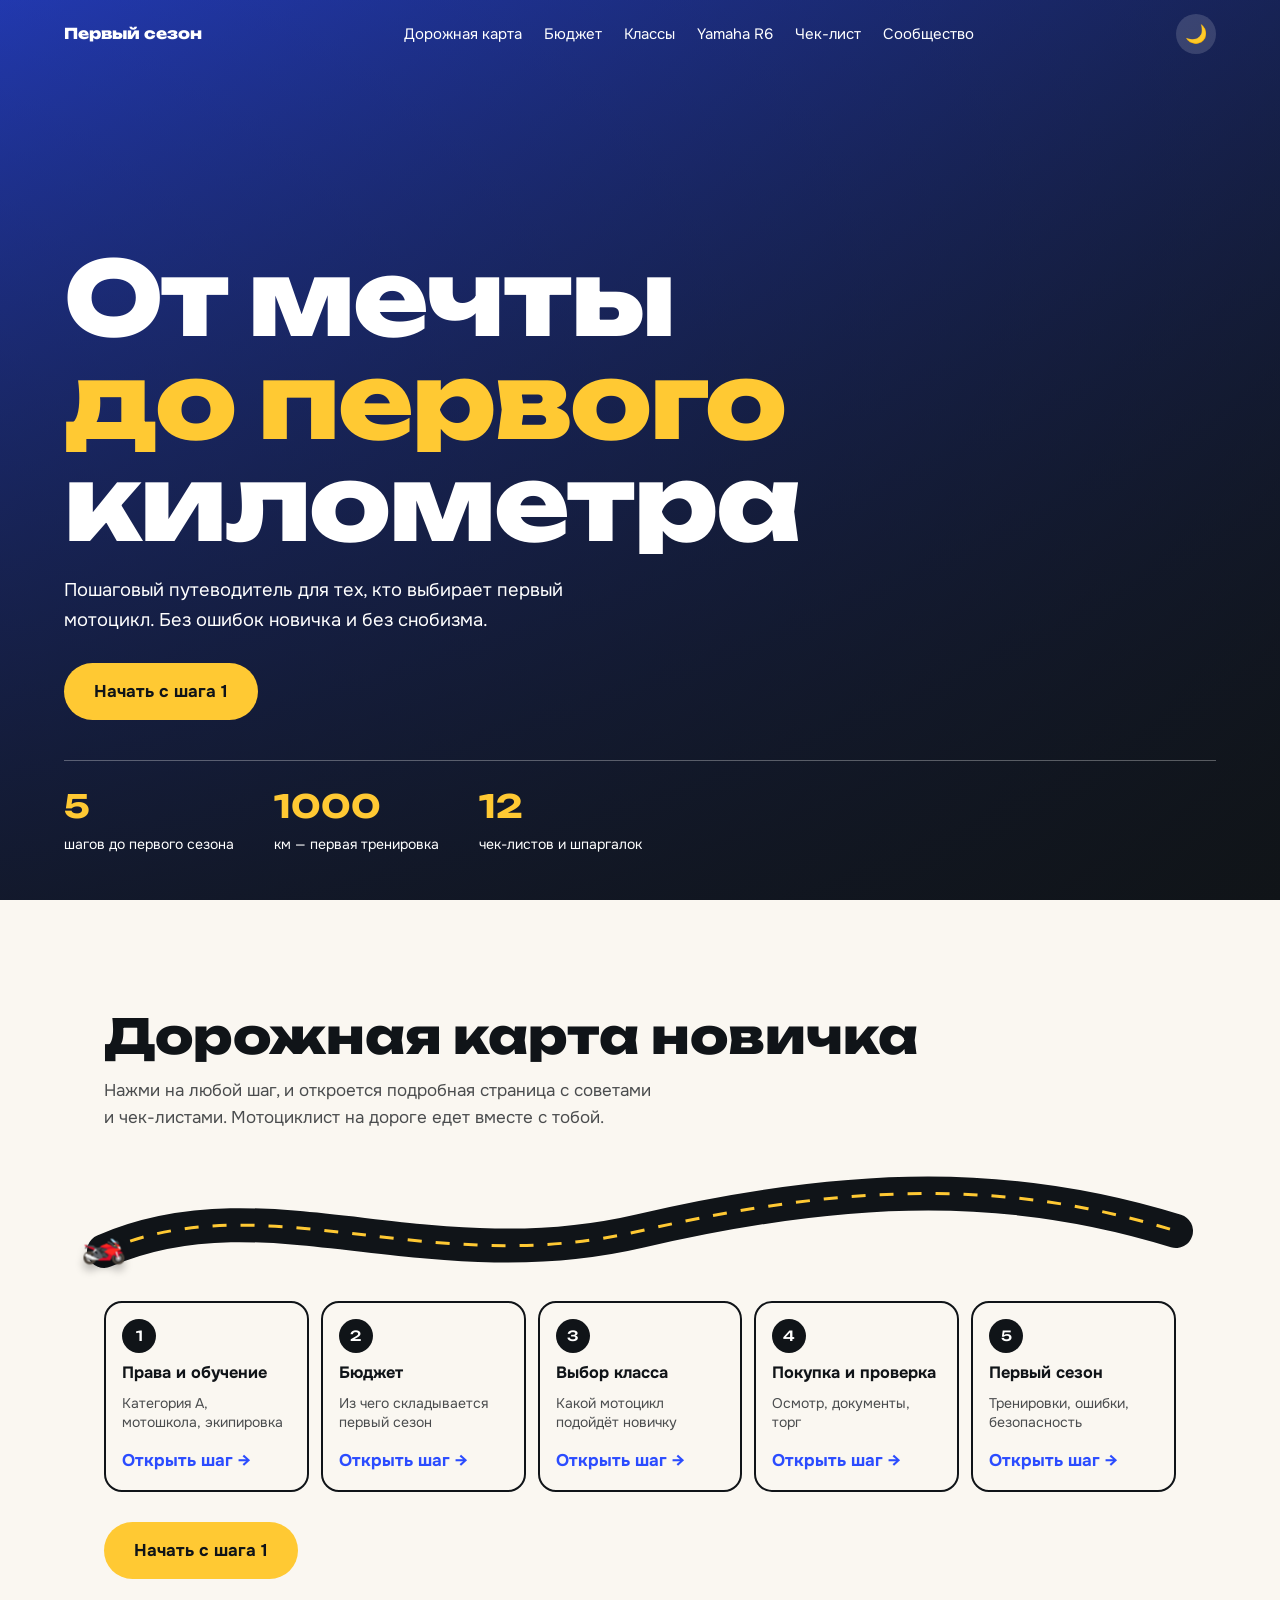
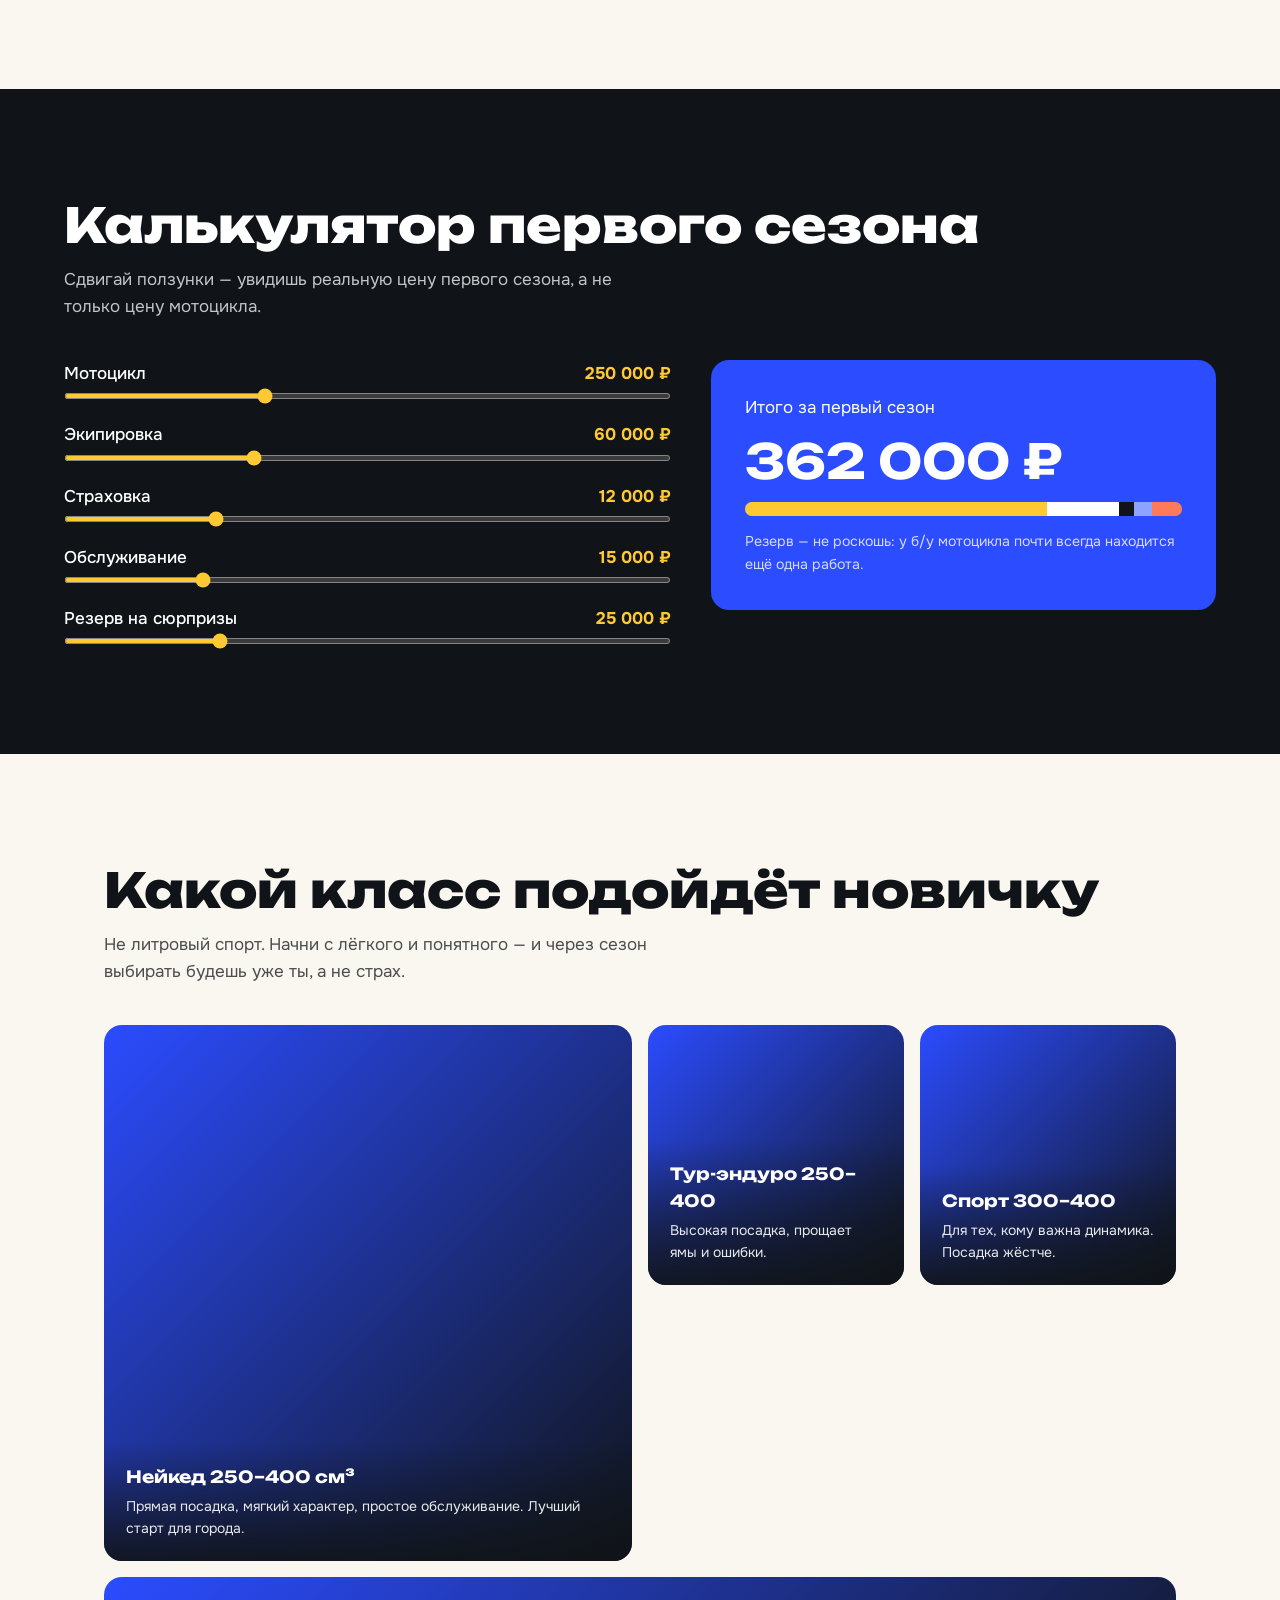
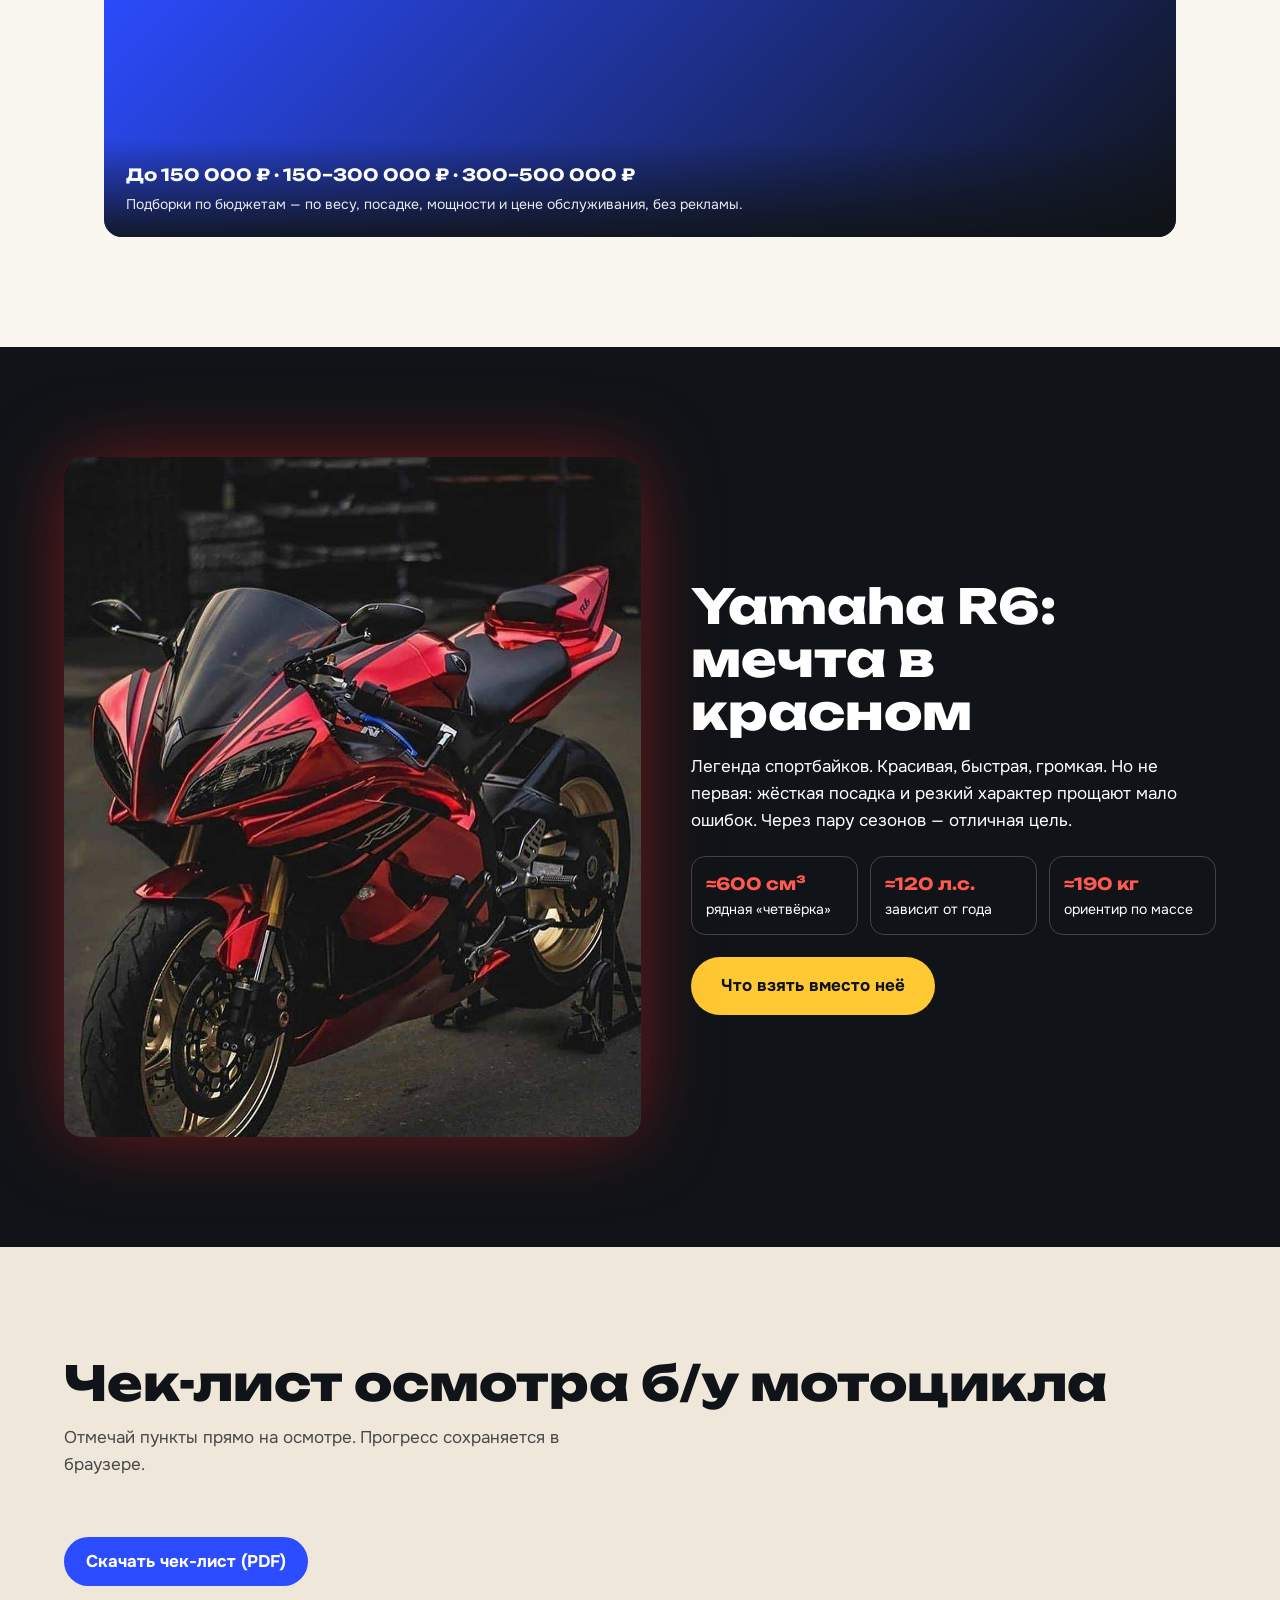
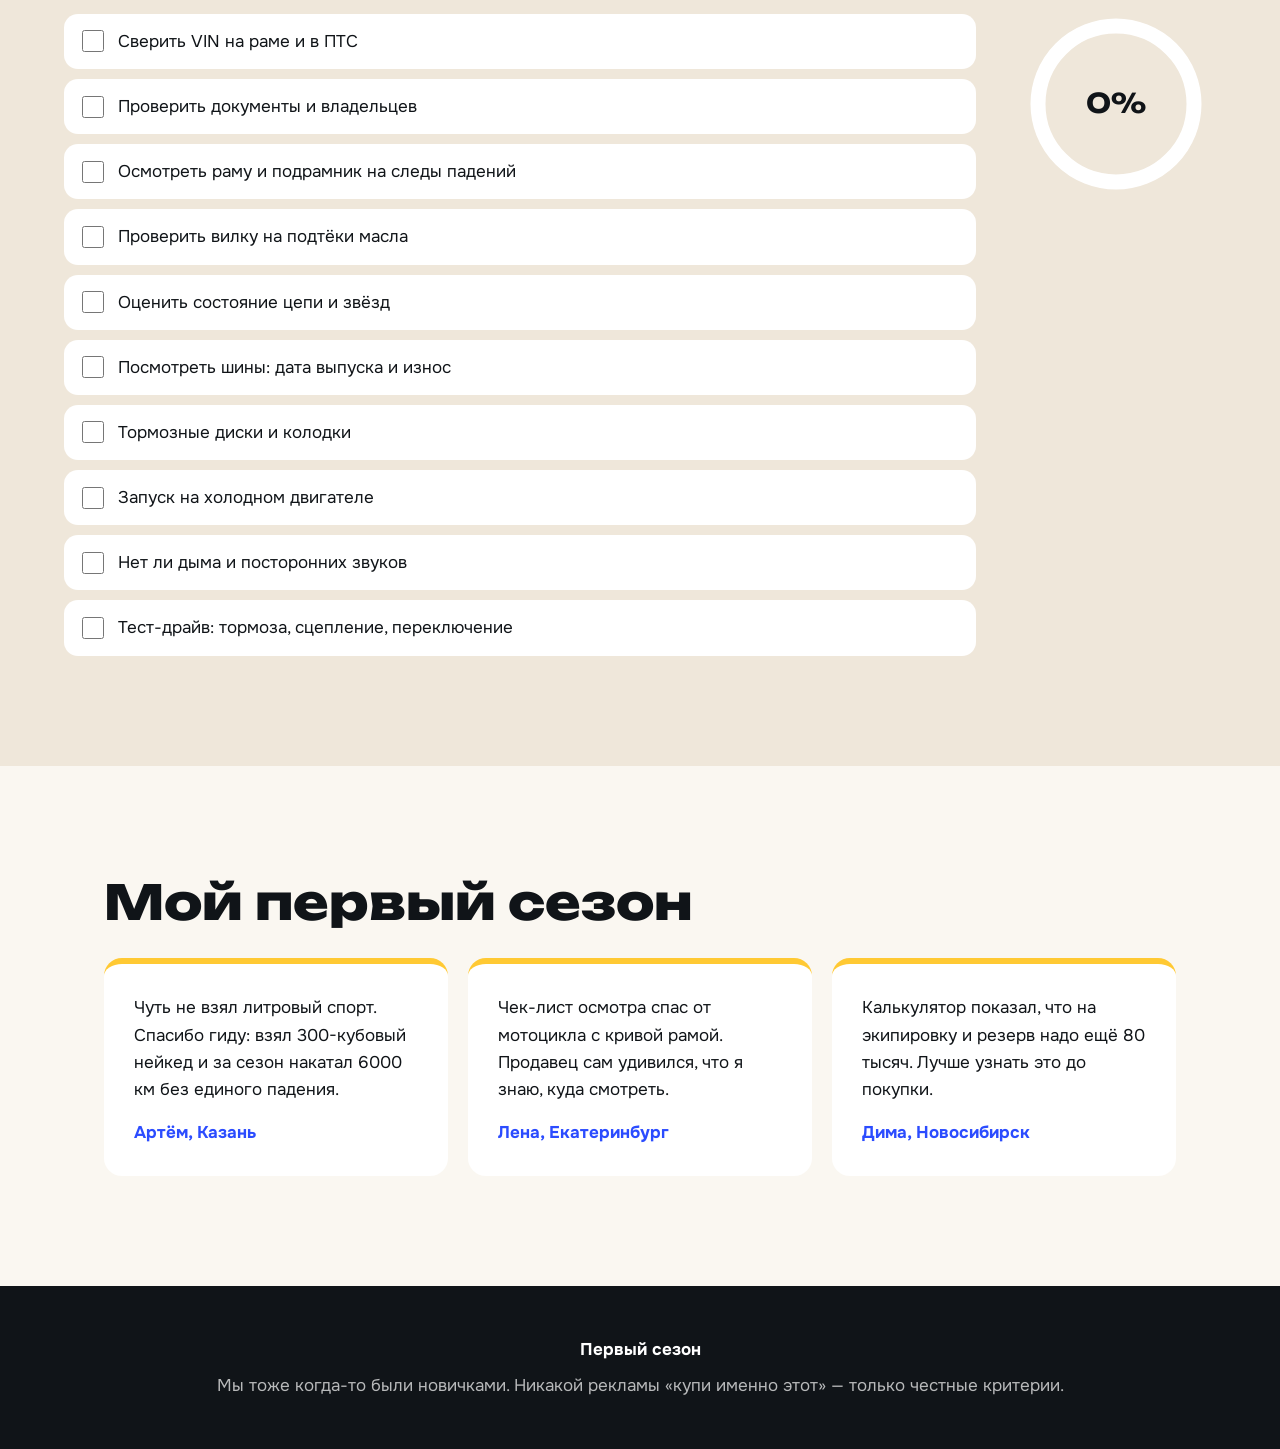
==== index.html @ 68595821 "Add files via upload" ====
<!DOCTYPE html>
<html lang="ru">

<head>
  <meta charset="UTF-8">
  <meta name="viewport" content="width=device-width, initial-scale=1">
  <title>Первый сезон — гид по выбору первого мотоцикла</title>
  <meta name="description"
    content="Пошаговый путеводитель для новичка: права, бюджет, выбор класса, покупка и первый сезон.">
  <link rel="preconnect" href="https://fonts.googleapis.com">
  <link rel="preconnect" href="https://fonts.gstatic.com" crossorigin>
  <link
    href="https://fonts.googleapis.com/css2?family=Onest:wght@400;500;700&family=Unbounded:wght@500;800&display=swap"
    rel="stylesheet">
  <link rel="stylesheet" href="css/style.css">
  <script src="js/theme.js"></script>
</head>

<body>

  <header class="nav" id="nav">
    <a class="logo" href="#top">Первый сезон</a>
    <nav>
      <a href="#road">Дорожная карта</a>
      <a href="#budget">Бюджет</a>
      <a href="#classes">Классы</a>
      <a href="#r6">Yamaha R6</a>
      <a href="#check">Чек-лист</a>
      <a href="community.html">Сообщество</a>
    </nav>
  </header>

  <section class="hero" id="top">
    <img class="hero-media" id="heroImg" src="https://images.unsplash.com/photo-1558981806-ec527fa84c39?w=1800&q=80"
      alt="Мотоцикл на дороге" onerror="this.style.display='none'">
    <div class="hero-shade"></div>
    <div class="hero-text">
      <h1><span>От мечты</span><span>до первого</span><span>километра</span></h1>
      <p>Пошаговый путеводитель для тех, кто выбирает первый мотоцикл. Без ошибок новичка и без снобизма.</p>
      <a class="btn" href="step.html?s=1">Начать с шага 1</a>
    </div>
    <div class="stats">
      <div><b data-count="5">0</b> шагов до первого сезона</div>
      <div><b data-count="1000">0</b> км — первая тренировка</div>
      <div><b data-count="12">0</b> чек-листов и шпаргалок</div>
    </div>
  </section>

  <section class="sec" id="road">
    <h2>Дорожная карта новичка</h2>
    <p class="lead">Нажми на любой шаг, и откроется подробная страница с советами и чек-листами. Мотоциклист на дороге
      едет вместе с тобой.</p>
    <div class="roadline">
      <svg viewBox="0 0 1000 120" preserveAspectRatio="none" aria-hidden="true">
        <path id="roadPath" d="M0 80 C 150 10, 300 110, 500 60 S 850 10, 1000 60" />
        <path id="roadDash" d="M0 80 C 150 10, 300 110, 500 60 S 850 10, 1000 60" />
      </svg>
      <div class="rider" id="rider">🏍️</div>
    </div>
    <div class="steps" id="steps">
      <a class="step" href="step.html?s=1"><i>1</i><b>Права и обучение</b><small>Категория A, мотошкола,
          экипировка</small><em>Открыть шаг →</em></a>
      <a class="step" href="step.html?s=2"><i>2</i><b>Бюджет</b><small>Из чего складывается первый
          сезон</small><em>Открыть шаг →</em></a>
      <a class="step" href="step.html?s=3"><i>3</i><b>Выбор класса</b><small>Какой мотоцикл подойдёт
          новичку</small><em>Открыть шаг →</em></a>
      <a class="step" href="step.html?s=4"><i>4</i><b>Покупка и проверка</b><small>Осмотр, документы,
          торг</small><em>Открыть шаг →</em></a>
      <a class="step" href="step.html?s=5"><i>5</i><b>Первый сезон</b><small>Тренировки, ошибки,
          безопасность</small><em>Открыть шаг →</em></a>
    </div>
    <p class="road-cta"><a class="btn" href="step.html?s=1">Начать с шага 1</a></p>
  </section>

  <section class="sec dark" id="budget">
    <h2>Калькулятор первого сезона</h2>
    <p class="lead">Сдвигай ползунки — увидишь реальную цену первого сезона, а не только цену мотоцикла.</p>
    <div class="calc">
      <div class="calc-in">
        <label>Мотоцикл <output id="o1"></output><input type="range" id="r1" min="80000" max="600000" step="10000"
            value="250000"></label>
        <label>Экипировка <output id="o2"></output><input type="range" id="r2" min="20000" max="150000" step="5000"
            value="60000"></label>
        <label>Страховка <output id="o3"></output><input type="range" id="r3" min="3000" max="40000" step="1000"
            value="12000"></label>
        <label>Обслуживание <output id="o4"></output><input type="range" id="r4" min="5000" max="50000" step="1000"
            value="15000"></label>
        <label>Резерв на сюрпризы <output id="o5"></output><input type="range" id="r5" min="0" max="100000" step="5000"
            value="25000"></label>
      </div>
      <div class="calc-out">
        <span>Итого за первый сезон</span>
        <strong id="total">0 ₽</strong>
        <div class="split" id="split"></div>
        <small>Резерв — не роскошь: у б/у мотоцикла почти всегда находится ещё одна работа.</small>
      </div>
    </div>
  </section>

  <section class="sec" id="classes">
    <h2>Какой класс подойдёт новичку</h2>
    <p class="lead">Не литровый спорт. Начни с лёгкого и понятного — и через сезон выбирать будешь уже ты, а не страх.
    </p>
    <div class="gallery">
      <article class="card big">
        <img src="https://images.unsplash.com/photo-1568772585407-9361f9bf3a87?w=1000&q=80" alt="Нейкед"
          onerror="this.remove()">
        <div>
          <h3>Нейкед 250–400 см³</h3>
          <p>Прямая посадка, мягкий характер, простое обслуживание. Лучший старт для города.</p>
        </div>
      </article>
      <article class="card">
        <img src="https://images.unsplash.com/photo-1449426468159-d96dbf08f19f?w=800&q=80" alt="Туристический"
          onerror="this.remove()">
        <div>
          <h3>Тур-эндуро 250–400</h3>
          <p>Высокая посадка, прощает ямы и ошибки.</p>
        </div>
      </article>
      <article class="card">
        <img src="https://images.unsplash.com/photo-1558980394-4c7c9299fe96?w=800&q=80" alt="Спорт"
          onerror="this.remove()">
        <div>
          <h3>Спорт 300–400</h3>
          <p>Для тех, кому важна динамика. Посадка жёстче.</p>
        </div>
      </article>
      <article class="card wide">
        <img src="https://images.unsplash.com/photo-1609630875171-b1321377ee65?w=1200&q=80" alt="Дорога"
          onerror="this.remove()">
        <div>
          <h3>До 150 000 ₽ · 150–300 000 ₽ · 300–500 000 ₽</h3>
          <p>Подборки по бюджетам — по весу, посадке, мощности и цене обслуживания, без рекламы.</p>
        </div>
      </article>
    </div>
  </section>

  <section class="sec dark r6" id="r6">
    <div class="r6-in">
      <div class="r6-img"><span>R6</span><img src="assets/yamaha-r6.jpg" alt="Красная Yamaha R6"
          onerror="this.remove()"></div>
      <div>
        <h2>Yamaha R6: мечта в красном</h2>
        <p>Легенда спортбайков. Красивая, быстрая, громкая. Но не первая: жёсткая посадка и резкий характер прощают мало
          ошибок. Через пару сезонов — отличная цель.</p>
        <ul class="specs">
          <li><b>≈600 см³</b>рядная «четвёрка»</li>
          <li><b>≈120 л.с.</b>зависит от года</li>
          <li><b>≈190 кг</b>ориентир по массе</li>
        </ul>
        <a class="btn" href="step.html?s=3">Что взять вместо неё</a>
      </div>
    </div>
  </section>

  <section class="sec soft" id="check">
    <h2>Чек-лист осмотра б/у мотоцикла</h2>
    <p class="lead">Отмечай пункты прямо на осмотре. Прогресс сохраняется в браузере.</p>
    <a class="btn small dl" href="assets/checklist-osmotra.pdf" download>Скачать чек-лист (PDF)</a>
    <div class="check-wrap">
      <ul class="check" id="checkList"></ul>
      <div class="ring"><svg viewBox="0 0 120 120">
          <circle cx="60" cy="60" r="52" />
          <circle id="ringFg" cx="60" cy="60" r="52" />
        </svg><b id="ringTxt">0%</b></div>
    </div>
  </section>

  <section class="sec" id="stories">
    <h2>Мой первый сезон</h2>
    <div class="stories">
      <blockquote>
        <p>Чуть не взял литровый спорт. Спасибо гиду: взял 300-кубовый нейкед и за сезон накатал 6000 км без единого
          падения.</p><cite>Артём, Казань</cite>
      </blockquote>
      <blockquote>
        <p>Чек-лист осмотра спас от мотоцикла с кривой рамой. Продавец сам удивился, что я знаю, куда смотреть.</p>
        <cite>Лена, Екатеринбург</cite>
      </blockquote>
      <blockquote>
        <p>Калькулятор показал, что на экипировку и резерв надо ещё 80 тысяч. Лучше узнать это до покупки.</p>
        <cite>Дима, Новосибирск</cite>
      </blockquote>
    </div>
  </section>

  <footer>
    <b>Первый сезон</b>
    <span>Мы тоже когда-то были новичками. Никакой рекламы «купи именно этот» — только честные критерии.</span>
  </footer>

  <script src="js/script.js"></script>
</body>

</html>
---- css/style.css ----
:root{
  --ink:#101418; --sand:#efe7da; --blue:#2b4cff; --sun:#ffc933; --paper:#faf7f1;
  --r:18px;
}
*{box-sizing:border-box;margin:0;padding:0}
html{scroll-behavior:smooth;scroll-padding-top:70px}
body{font-family:'Onest',system-ui,sans-serif;color:var(--ink);background:var(--paper);line-height:1.6;font-size:17px}
img{display:block;max-width:100%}
h1,h2,h3,.logo,.stats b,.step i{font-family:'Unbounded','Onest',sans-serif}
:focus-visible{outline:3px solid var(--sun);outline-offset:3px}

/* nav */
.nav{position:fixed;inset:0 0 auto;z-index:20;display:flex;justify-content:space-between;align-items:center;padding:14px 5vw;color:#fff;transition:.35s}
.nav.solid{background:rgba(16,20,24,.9);backdrop-filter:blur(10px);padding-block:10px}
.nav nav{display:flex;gap:22px}
.nav a{color:inherit;text-decoration:none;font-size:15px}
.nav nav a:hover{color:var(--sun)}
.logo{font-weight:800;font-size:18px}

/* hero */
.hero{position:relative;min-height:100svh;display:grid;align-content:end;gap:40px;padding:0 5vw 5vh;color:#fff;overflow:hidden;background:linear-gradient(135deg,#2b4cff,#101418)}
.hero-media{position:absolute;inset:-5% 0;width:100%;height:110%;object-fit:cover;animation:kb 18s ease-in-out infinite alternate}
@keyframes kb{from{transform:scale(1)}to{transform:scale(1.12) translateX(-2%)}}
.hero-shade{position:absolute;inset:0;background:linear-gradient(180deg,rgba(16,20,24,.35),rgba(16,20,24,.85))}
.hero-text,.stats{position:relative}
.hero h1{font-weight:800;font-size:clamp(2.4rem,8vw,6.5rem);line-height:1;letter-spacing:-.02em}
.hero h1 span{display:block;overflow:hidden;animation:rise .9s cubic-bezier(.2,.8,.2,1) both}
.hero h1 span:nth-child(2){animation-delay:.15s;color:var(--sun)}
.hero h1 span:nth-child(3){animation-delay:.3s}
@keyframes rise{from{transform:translateY(100%);opacity:0}to{transform:none;opacity:1}}
.hero p{max-width:520px;margin:22px 0 28px;font-size:1.15rem;opacity:.92;animation:rise 1s .5s both}
.btn{display:inline-block;background:var(--sun);color:var(--ink);padding:15px 30px;border-radius:99px;font-weight:700;text-decoration:none;transition:transform .2s,box-shadow .2s}
.btn:hover{transform:translateY(-3px);box-shadow:0 12px 30px rgba(255,201,51,.4)}
.stats{display:flex;flex-wrap:wrap;gap:12px 40px;border-top:1px solid rgba(255,255,255,.3);padding-top:20px;font-size:14px}
.stats b{display:block;font-size:2rem;color:var(--sun)}

/* sections */
.sec{padding:110px 5vw;max-width:1200px;margin:auto}
.sec.dark,.sec.soft{max-width:none;padding-inline:max(5vw,calc((100vw - 1200px)/2))}
.sec.dark{background:var(--ink);color:#fff}
.sec.soft{background:var(--sand)}
h2{font-size:clamp(1.8rem,4vw,3rem);line-height:1.1;margin-bottom:14px;font-weight:800}
.lead{max-width:560px;opacity:.75;margin-bottom:40px}

/* road */
.roadline{position:relative;height:120px;margin-bottom:10px}
.roadline svg{width:100%;height:100%;overflow:visible}
#roadPath{fill:none;stroke:var(--ink);stroke-width:34;stroke-linecap:round;vector-effect:non-scaling-stroke}
#roadDash{fill:none;stroke:var(--sun);stroke-width:3;stroke-dasharray:14 14;vector-effect:non-scaling-stroke;animation:dash 1.2s linear infinite}
@keyframes dash{to{stroke-dashoffset:-28}}
.rider{position:absolute;left:0;top:0;font-size:36px;transform:translate(-50%,-60%) scaleX(-1);filter:drop-shadow(0 6px 4px rgba(0,0,0,.3));will-change:left,top}
.steps{display:grid;grid-template-columns:repeat(5,1fr);gap:12px}
.step{font:inherit;font-weight:500;text-align:left;border:2px solid var(--ink);background:transparent;color:inherit;padding:16px;border-radius:var(--r);cursor:pointer;display:grid;gap:10px;transition:.25s}
.step i{font-style:normal;width:34px;height:34px;border-radius:50%;background:var(--ink);color:#fff;display:grid;place-items:center;font-size:14px}
.step:hover{transform:translateY(-4px)}
.step.done{border-color:var(--blue)}
.step.done i{background:var(--blue)}
.step.active{background:var(--blue);border-color:var(--blue);color:#fff}
.step.active i{background:var(--sun);color:var(--ink)}
.progress{height:6px;background:var(--sand);border-radius:9px;margin:22px 0;overflow:hidden}
#bar{height:100%;width:20%;background:var(--blue);transition:width .6s cubic-bezier(.2,.8,.2,1)}
.panel{background:#fff;border-radius:var(--r);padding:34px;display:grid;grid-template-columns:1fr 1fr;gap:30px;box-shadow:0 20px 50px -25px rgba(16,20,24,.35);min-height:230px}
.panel.swap{animation:swap .45s both}
@keyframes swap{from{opacity:0;transform:translateX(24px)}to{opacity:1;transform:none}}
.panel h3{font-size:1.4rem;margin-bottom:10px}
.panel ul{list-style:none;display:grid;gap:10px}
.panel li{padding-left:28px;position:relative}
.panel li::before{content:"✓";position:absolute;left:0;color:var(--blue);font-weight:700}

/* calc */
.calc{display:grid;grid-template-columns:1.2fr 1fr;gap:40px;align-items:start}
.calc-in{display:grid;gap:22px}
.calc label{display:grid;grid-template-columns:1fr auto;gap:6px 12px;font-weight:500}
.calc input{grid-column:1/-1;width:100%;accent-color:var(--sun);height:6px}
.calc output{color:var(--sun);font-weight:700}
.calc-out{background:var(--blue);border-radius:var(--r);padding:34px;display:grid;gap:14px;position:sticky;top:90px}
.calc-out strong{font-family:'Unbounded',sans-serif;font-size:clamp(2rem,4vw,3rem);line-height:1.1}
.split{display:flex;height:14px;border-radius:9px;overflow:hidden;background:rgba(255,255,255,.2)}
.split div{transition:width .4s}
.calc-out small{opacity:.8}

/* gallery */
.gallery{display:grid;grid-template-columns:repeat(4,1fr);grid-auto-rows:260px;gap:16px}
.card{position:relative;border-radius:var(--r);overflow:hidden;background:linear-gradient(135deg,var(--blue),var(--ink));color:#fff}
.card.big{grid-column:span 2;grid-row:span 2}
.card.wide{grid-column:span 4;grid-row:span 1}
.card img{position:absolute;inset:0;width:100%;height:100%;object-fit:cover;transition:transform .8s cubic-bezier(.2,.8,.2,1)}
.card:hover img{transform:scale(1.08)}
.card div{position:absolute;inset:auto 0 0;padding:22px;background:linear-gradient(transparent,rgba(16,20,24,.9))}
.card h3{font-size:1.05rem;margin-bottom:4px}
.card p{font-size:14px;opacity:.9}

/* checklist */
.check-wrap{display:grid;grid-template-columns:1fr 200px;gap:40px;align-items:start}
.check{list-style:none;display:grid;gap:10px}
.check label{display:flex;gap:14px;align-items:center;background:#fff;padding:14px 18px;border-radius:14px;cursor:pointer;transition:.2s}
.check label:hover{transform:translateX(6px)}
.check input{width:22px;height:22px;accent-color:var(--blue)}
.check input:checked+span{text-decoration:line-through;opacity:.5}
.ring{position:sticky;top:90px;display:grid;place-items:center}
.ring svg{width:180px;transform:rotate(-90deg)}
.ring circle{fill:none;stroke:#fff;stroke-width:10}
.ring #ringFg{stroke:var(--blue);stroke-linecap:round;stroke-dasharray:327;stroke-dashoffset:327;transition:stroke-dashoffset .6s}
.ring b{position:absolute;font-family:'Unbounded',sans-serif;font-size:1.7rem}

/* stories */
.stories{display:grid;grid-template-columns:repeat(3,1fr);gap:20px;margin-top:30px}
blockquote{background:#fff;padding:30px;border-radius:var(--r);border-top:6px solid var(--sun);transition:transform .3s}
blockquote:hover{transform:rotate(-1.2deg) translateY(-6px)}
blockquote p{margin-bottom:16px}
cite{font-style:normal;font-weight:700;color:var(--blue)}

footer{background:var(--ink);color:#fff;padding:50px 5vw;display:grid;gap:8px;text-align:center}
footer span{opacity:.7}

/* появление блоков */
.rv{opacity:0;transform:translateY(30px);transition:opacity .8s,transform .8s cubic-bezier(.2,.8,.2,1)}
.rv.in{opacity:1;transform:none}

@media(max-width:860px){
  .nav nav{display:none}
  .steps{grid-template-columns:1fr 1fr}
  .panel,.calc,.check-wrap,.stories{grid-template-columns:1fr}
  .gallery{grid-template-columns:1fr 1fr;grid-auto-rows:220px}
  .card.big,.card.wide{grid-column:span 2}
  .card.big{grid-row:span 1}
  .calc-out,.ring{position:static}
  .sec{padding-block:70px}
}
@media(prefers-reduced-motion:reduce){
  *,*::before,*::after{animation:none!important;transition:none!important}
  .rv{opacity:1;transform:none}
}

/* ===== кнопка темы ===== */
.tg{background:rgba(255,255,255,.15);border:0;border-radius:50%;width:40px;height:40px;font-size:18px;cursor:pointer;transition:transform .3s}
.tg:hover{transform:rotate(25deg) scale(1.1)}

/* ===== тёмная тема ===== */
[data-theme=dark]{--paper:#0e1116;--sand:#171c24}
[data-theme=dark] body{color:#e9e6df}
[data-theme=dark] .panel,[data-theme=dark] .check label,[data-theme=dark] blockquote,[data-theme=dark] .qa details{background:#1b212b}
[data-theme=dark] .step{border-color:#3a4352}
[data-theme=dark] .step i{background:#3a4352}
[data-theme=dark] #roadPath{stroke:#2a3140}
[data-theme=dark] .sec.dark,[data-theme=dark] footer{background:#07090c}
[data-theme=dark] .ring circle{stroke:#2a3140}
[data-theme=dark] .ring #ringFg{stroke:var(--sun)}
[data-theme=dark] .progress{background:#1b212b}
[data-theme=dark] .btn.small{background:var(--sun);color:var(--ink)}
[data-theme=dark] .leaflet-tile-pane{filter:invert(1) hue-rotate(180deg) brightness(.9) contrast(.9)}

.btn.small{margin-top:18px;padding:11px 22px;background:var(--blue);color:#fff}

/* ===== Yamaha R6 ===== */
.r6-in{display:grid;grid-template-columns:1.1fr 1fr;gap:50px;align-items:center}
.r6-img{position:relative;aspect-ratio:4/3;border-radius:var(--r);overflow:hidden;background:radial-gradient(circle at 30% 30%,#ff3b30,#8a0a0a 60%,#240303);box-shadow:0 0 80px -10px rgba(230,30,30,.55);animation:glow 3s ease-in-out infinite alternate}
.r6-img span{position:absolute;inset:0;display:grid;place-items:center;font:800 clamp(6rem,18vw,12rem)/1 'Unbounded',sans-serif;color:rgba(255,255,255,.14)}
.r6-img img{position:absolute;inset:0;width:100%;height:100%;object-fit:cover}
@keyframes glow{to{box-shadow:0 0 130px 0 rgba(230,30,30,.85)}}
.specs{list-style:none;display:grid;grid-template-columns:repeat(3,1fr);gap:12px;margin:22px 0}
.specs li{border:1px solid rgba(255,255,255,.2);border-radius:14px;padding:14px;font-size:14px}
.specs b{display:block;font-family:'Unbounded',sans-serif;color:#ff5a4d;font-size:1.05rem}

/* ===== страницы шагов и сообщество ===== */
.page{padding:130px 5vw 80px;max-width:820px;margin:auto}
.page h1{font-size:clamp(2rem,5vw,3.4rem);line-height:1.1;margin:10px 0 18px}
.page .lead{margin-bottom:34px}
.crumb{color:var(--blue);font-weight:700;text-decoration:none}
.pbar{display:flex;gap:6px;margin:20px 0 34px}
.pbar a{flex:1;height:8px;border-radius:9px;background:var(--sand)}
.pbar a.on{background:var(--blue)}
.blk{background:#fff;border-radius:var(--r);padding:26px 30px;margin-bottom:16px;border-left:6px solid var(--blue)}
[data-theme=dark] .blk{background:#1b212b}
.blk h3{margin-bottom:10px;font-size:1.15rem}
.blk ul{padding-left:20px;display:grid;gap:6px}
.tip{background:var(--sun);color:var(--ink);border-radius:var(--r);padding:22px 28px;margin:26px 0;font-weight:500}
.pager{display:flex;justify-content:space-between;gap:12px;flex-wrap:wrap;margin-top:30px}
.pager .btn{background:var(--ink);color:#fff}
[data-theme=dark] .pager .btn{background:var(--sun);color:var(--ink)}
.wide-page{max-width:1100px}
#map{height:460px;border-radius:var(--r);margin:24px 0;z-index:1}
.chips{display:flex;flex-wrap:wrap;gap:8px;margin-bottom:6px}
.chips button{font:inherit;border:2px solid var(--blue);background:transparent;color:inherit;padding:7px 16px;border-radius:99px;cursor:pointer;transition:.2s}
.chips button.on,.chips button:hover{background:var(--blue);color:#fff}
.note{font-size:14px;opacity:.7}
.qa{display:grid;gap:10px;margin:20px 0 50px}
.qa details{background:#fff;border-radius:14px;padding:16px 22px;cursor:pointer}
.qa summary{font-weight:700}
.qa p{margin-top:10px;opacity:.85}
@media(max-width:860px){.r6-in{grid-template-columns:1fr}.specs{grid-template-columns:1fr}.nav nav{display:none}}

/* ===== форма историй ===== */
.story{display:grid;grid-template-columns:1fr 1fr;gap:16px;background:#fff;padding:30px;border-radius:var(--r);margin-bottom:24px}
[data-theme=dark] .story{background:#1b212b}
.story label{display:grid;gap:6px;font-weight:500}
.story .full{grid-column:1/-1}
.story input:not([type=checkbox]),.story textarea{font:inherit;padding:12px 14px;border:2px solid #d9d3c7;border-radius:12px;background:transparent;color:inherit;transition:border-color .2s}
.story input:focus,.story textarea:focus{outline:none;border-color:var(--blue)}
.story .chk{display:flex;gap:10px;align-items:center;font-weight:400}
.story .chk input{width:20px;height:20px;accent-color:var(--blue)}
.story .btn{border:0;cursor:pointer;font:inherit;font-weight:700;justify-self:start}
.story .note{align-self:center;margin:0}
.story .note.ok{color:#1a8a4a;opacity:1;font-weight:700}
.story .note.err{color:#d03030;opacity:1;font-weight:700}
.btn.dl{margin-bottom:28px}
@media(max-width:860px){.story{grid-template-columns:1fr}}

/* ===== шаги дорожной карты — ссылки на страницы ===== */
a.step{text-decoration:none;align-content:start}
.step b{font-size:1.02rem;line-height:1.25}
.step small{opacity:.75;font-size:14px;line-height:1.4;font-weight:400}
.step em{font-style:normal;font-weight:700;color:var(--blue);margin-top:4px}
a.step:hover{background:var(--blue);border-color:var(--blue);color:#fff;transform:translateY(-6px);box-shadow:0 18px 30px -14px rgba(43,76,255,.6)}
a.step:hover em{color:var(--sun)}
a.step:hover i{background:var(--sun);color:var(--ink)}
[data-theme=dark] a.step em{color:var(--sun)}
.road-cta{margin-top:30px}

/* фото R6 вертикальное */
.r6-img{aspect-ratio:4/5;max-height:680px;justify-self:center;width:100%}
.r6-img img{object-position:center 40%}
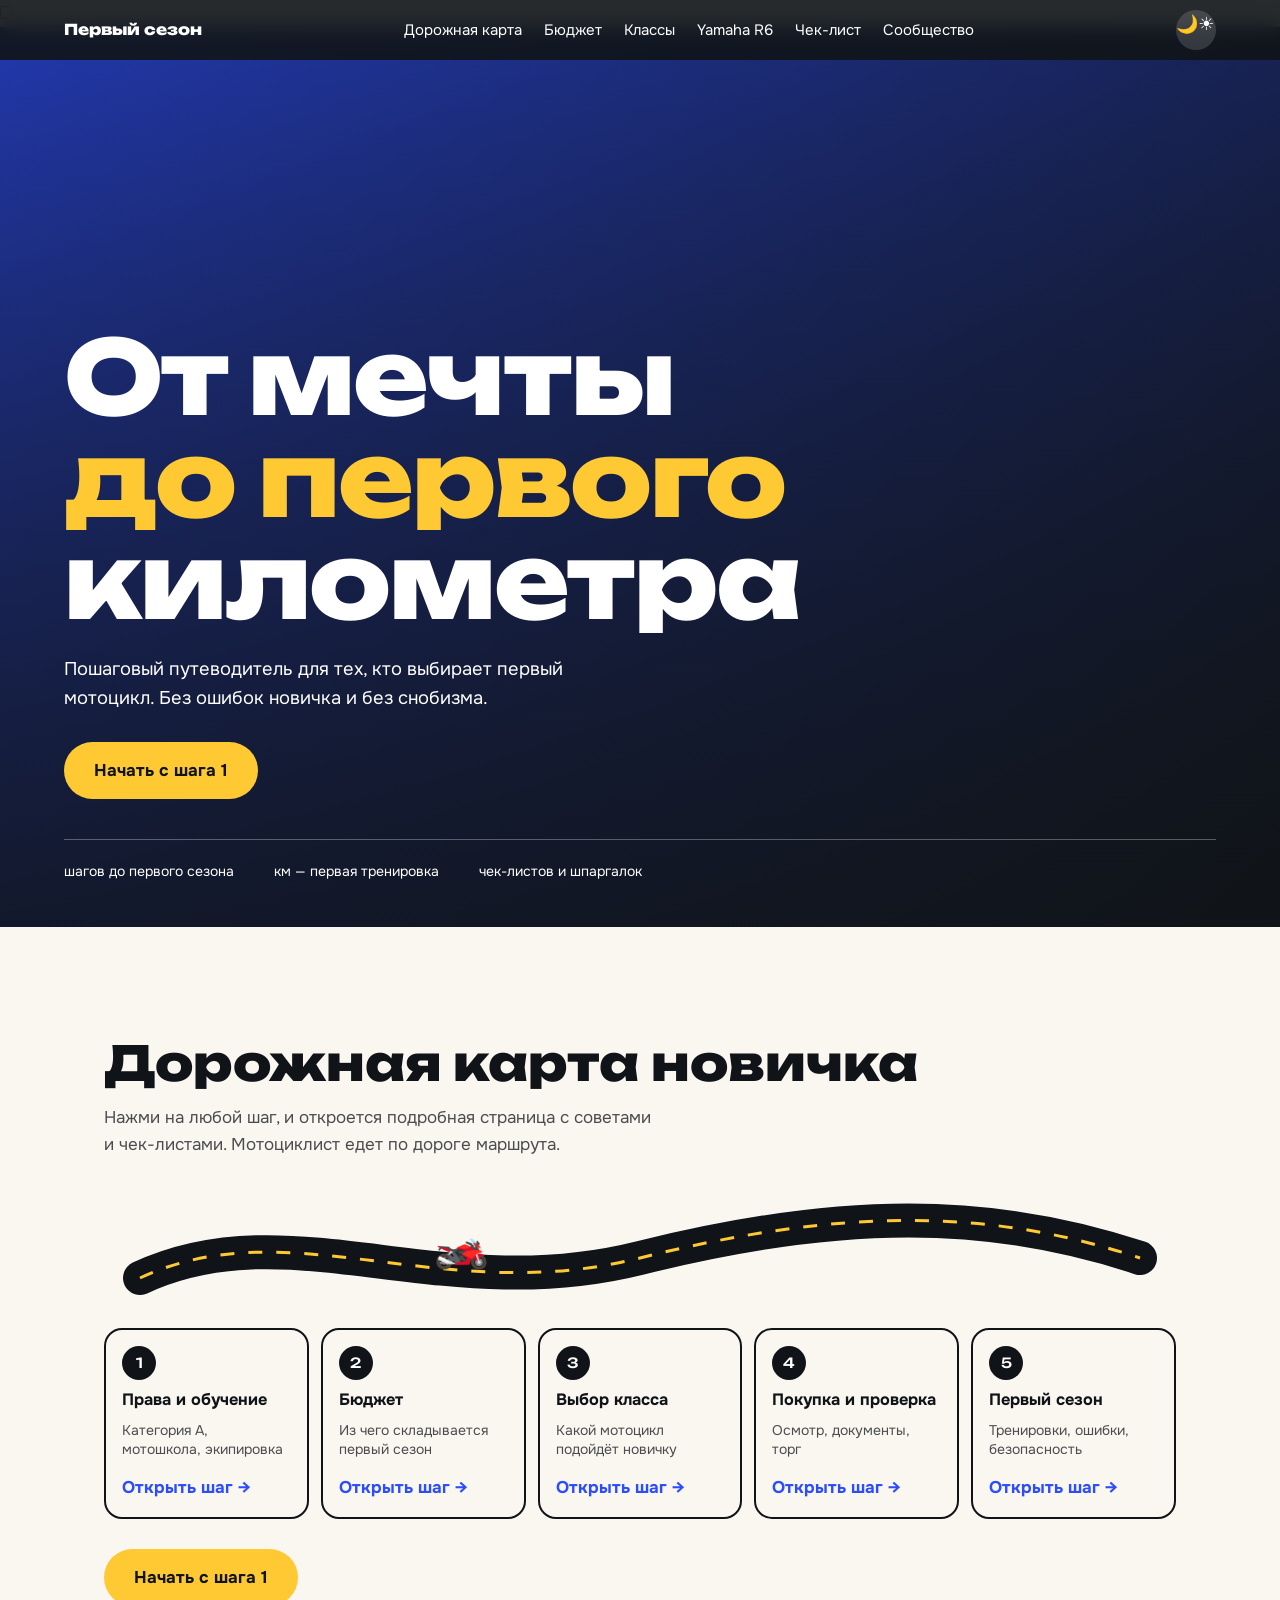
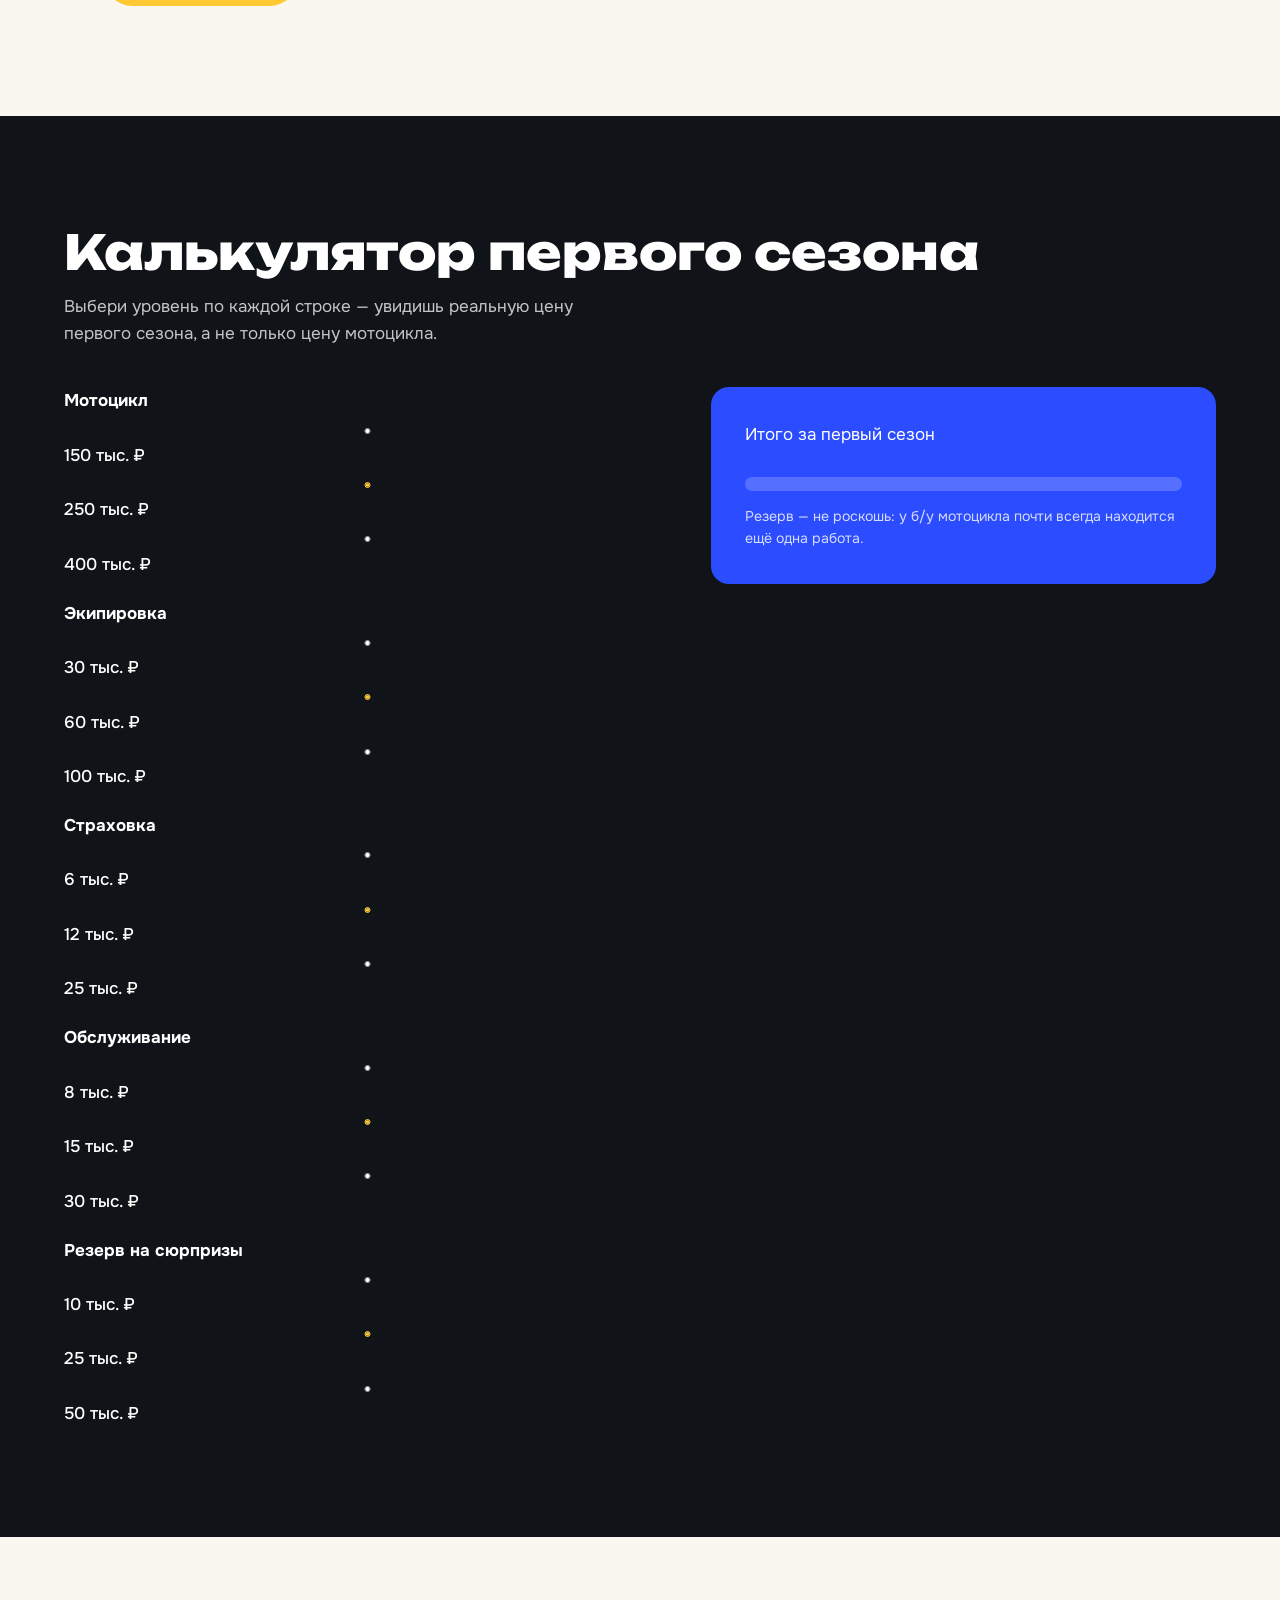
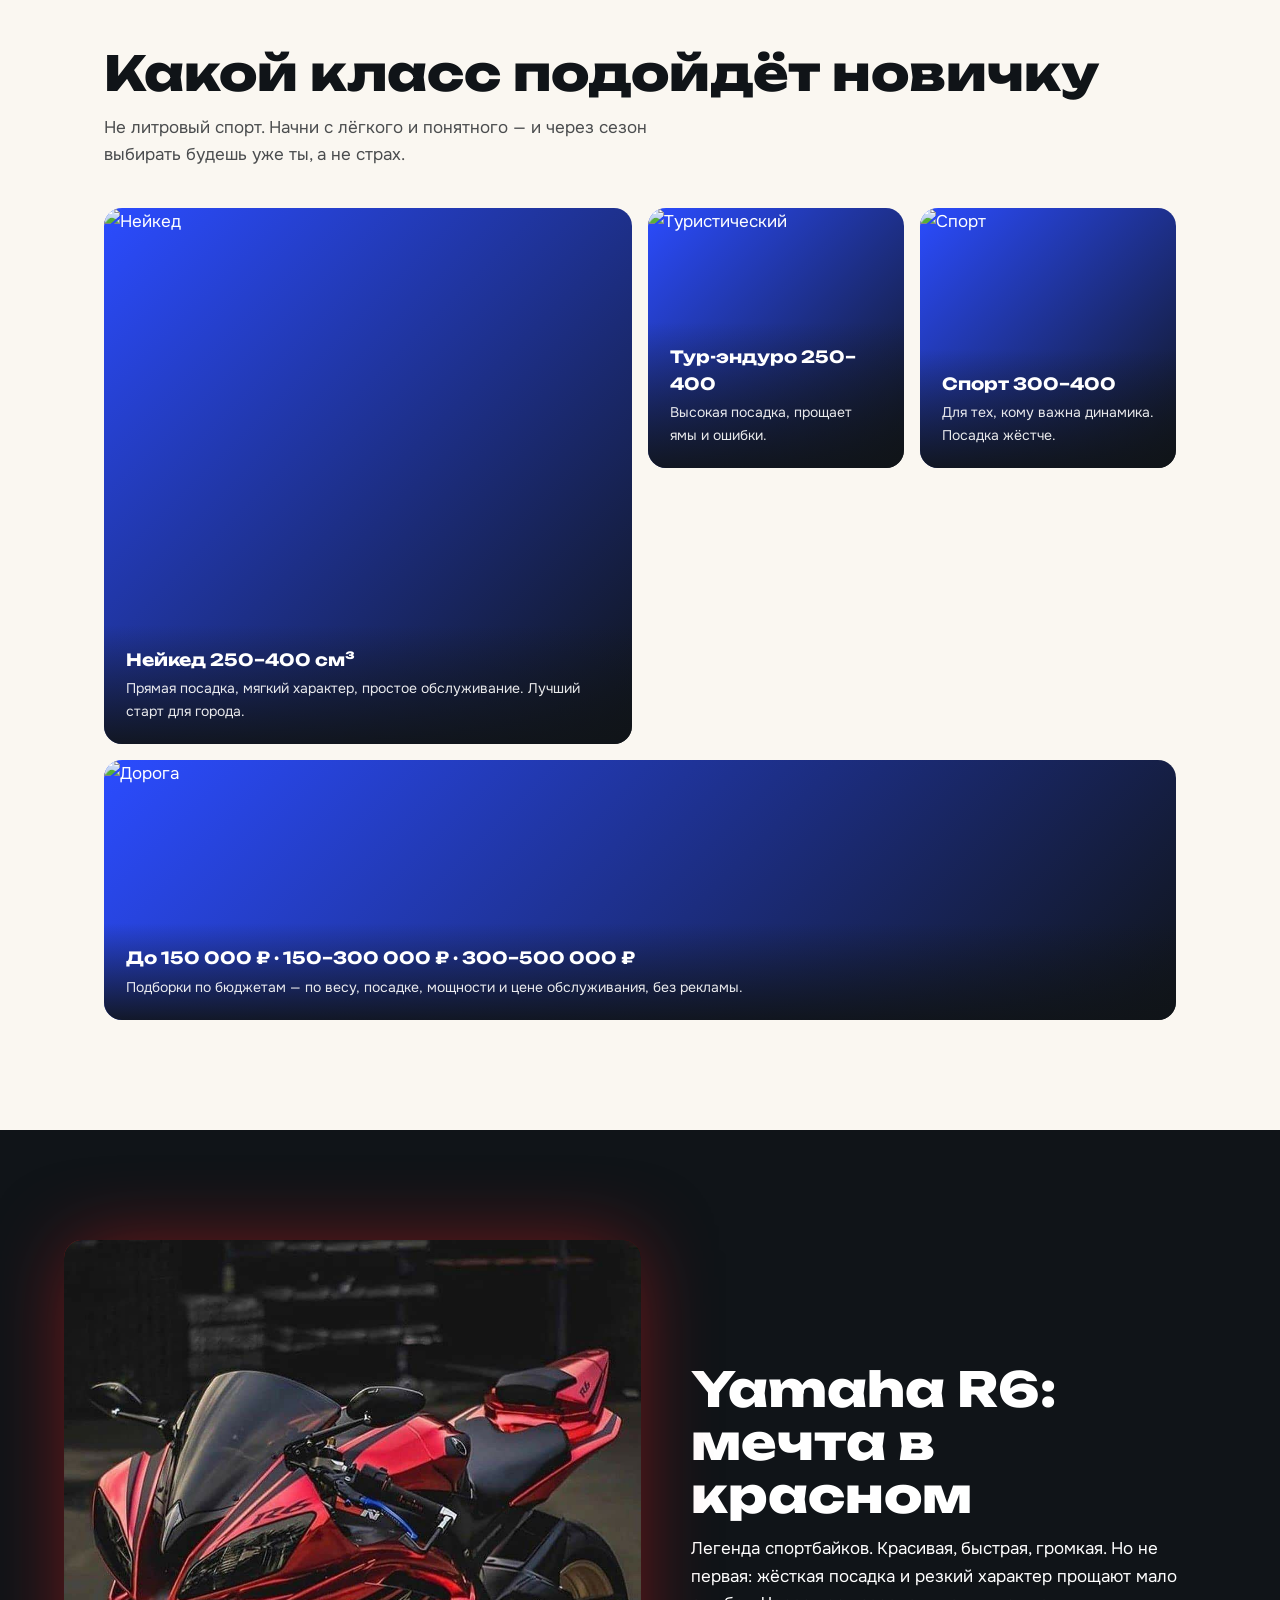
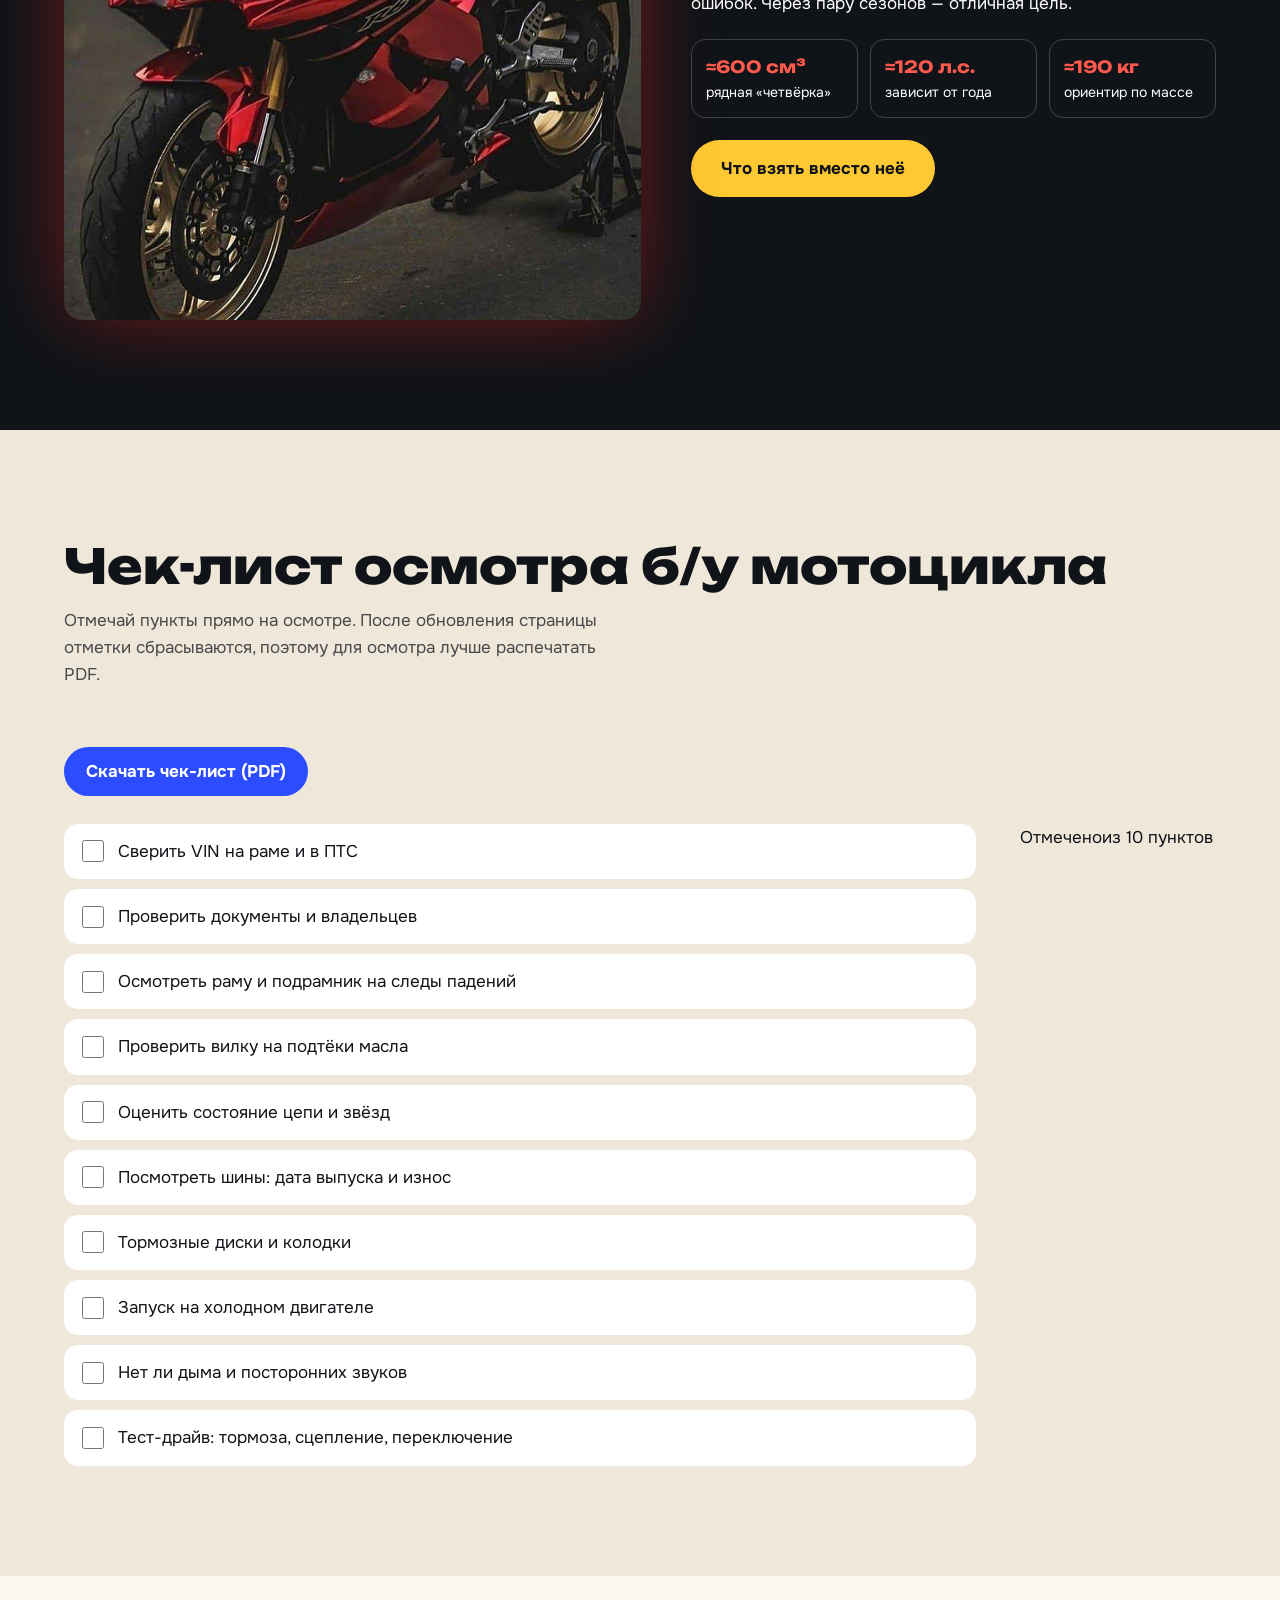
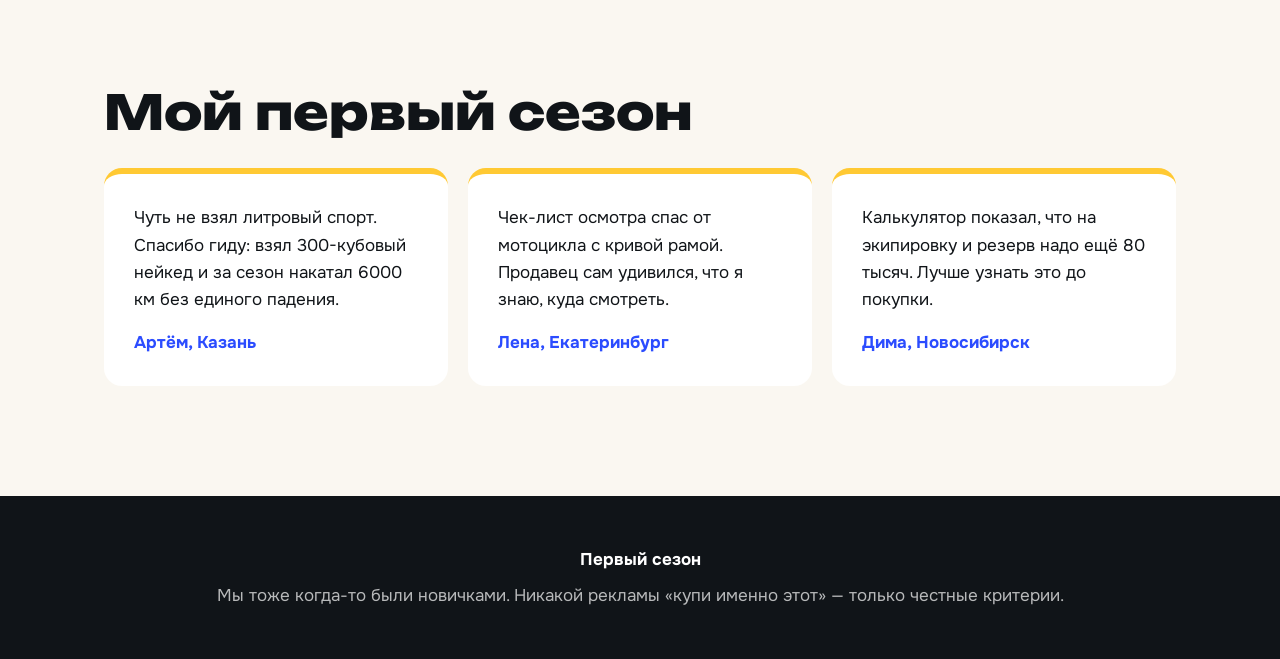
==== commit 803a6710: "Add files via upload" ====
--- a/index.html
+++ b/index.html
@@ -13,12 +13,12 @@
     href="https://fonts.googleapis.com/css2?family=Onest:wght@400;500;700&family=Unbounded:wght@500;800&display=swap"
     rel="stylesheet">
   <link rel="stylesheet" href="css/style.css">
-  <script src="js/theme.js"></script>
 </head>
 
 <body>
-
-  <header class="nav" id="nav">
+  <input type="checkbox" id="themeSwitch" class="sr" aria-label="Тёмная тема">
+
+  <header class="nav solid" id="nav">
     <a class="logo" href="#top">Первый сезон</a>
     <nav>
       <a href="#road">Дорожная карта</a>
@@ -28,70 +28,87 @@
       <a href="#check">Чек-лист</a>
       <a href="community.html">Сообщество</a>
     </nav>
+    <label class="tg" for="themeSwitch" aria-label="Сменить тему"><span class="m">🌙</span><span
+        class="s">☀️</span></label>
   </header>
 
   <section class="hero" id="top">
     <img class="hero-media" id="heroImg" src="https://images.unsplash.com/photo-1558981806-ec527fa84c39?w=1800&q=80"
-      alt="Мотоцикл на дороге" onerror="this.style.display='none'">
+      alt="Мотоцикл на дороге">
     <div class="hero-shade"></div>
     <div class="hero-text">
       <h1><span>От мечты</span><span>до первого</span><span>километра</span></h1>
       <p>Пошаговый путеводитель для тех, кто выбирает первый мотоцикл. Без ошибок новичка и без снобизма.</p>
-      <a class="btn" href="step.html?s=1">Начать с шага 1</a>
+      <a class="btn" href="step1.html">Начать с шага 1</a>
     </div>
     <div class="stats">
-      <div><b data-count="5">0</b> шагов до первого сезона</div>
-      <div><b data-count="1000">0</b> км — первая тренировка</div>
-      <div><b data-count="12">0</b> чек-листов и шпаргалок</div>
+      <div><b class="num" style="--to:5"></b> шагов до первого сезона</div>
+      <div><b class="num" style="--to:1000"></b> км — первая тренировка</div>
+      <div><b class="num" style="--to:12"></b> чек-листов и шпаргалок</div>
     </div>
   </section>
 
   <section class="sec" id="road">
     <h2>Дорожная карта новичка</h2>
-    <p class="lead">Нажми на любой шаг, и откроется подробная страница с советами и чек-листами. Мотоциклист на дороге
-      едет вместе с тобой.</p>
+    <p class="lead">Нажми на любой шаг, и откроется подробная страница с советами и чек-листами. Мотоциклист едет по
+      дороге маршрута.</p>
     <div class="roadline">
-      <svg viewBox="0 0 1000 120" preserveAspectRatio="none" aria-hidden="true">
+      <svg viewBox="0 0 1000 120" aria-hidden="true">
         <path id="roadPath" d="M0 80 C 150 10, 300 110, 500 60 S 850 10, 1000 60" />
         <path id="roadDash" d="M0 80 C 150 10, 300 110, 500 60 S 850 10, 1000 60" />
+        <g><text font-size="44" text-anchor="middle" transform="translate(0,-10) scale(-1,1)">🏍️</text>
+          <animateMotion dur="9s" repeatCount="indefinite">
+            <mpath href="#roadPath" />
+          </animateMotion>
+        </g>
       </svg>
-      <div class="rider" id="rider">🏍️</div>
     </div>
     <div class="steps" id="steps">
-      <a class="step" href="step.html?s=1"><i>1</i><b>Права и обучение</b><small>Категория A, мотошкола,
+      <a class="step" href="step1.html"><i>1</i><b>Права и обучение</b><small>Категория A, мотошкола,
           экипировка</small><em>Открыть шаг →</em></a>
-      <a class="step" href="step.html?s=2"><i>2</i><b>Бюджет</b><small>Из чего складывается первый
-          сезон</small><em>Открыть шаг →</em></a>
-      <a class="step" href="step.html?s=3"><i>3</i><b>Выбор класса</b><small>Какой мотоцикл подойдёт
+      <a class="step" href="step2.html"><i>2</i><b>Бюджет</b><small>Из чего складывается первый сезон</small><em>Открыть
+          шаг →</em></a>
+      <a class="step" href="step3.html"><i>3</i><b>Выбор класса</b><small>Какой мотоцикл подойдёт
           новичку</small><em>Открыть шаг →</em></a>
-      <a class="step" href="step.html?s=4"><i>4</i><b>Покупка и проверка</b><small>Осмотр, документы,
+      <a class="step" href="step4.html"><i>4</i><b>Покупка и проверка</b><small>Осмотр, документы,
           торг</small><em>Открыть шаг →</em></a>
-      <a class="step" href="step.html?s=5"><i>5</i><b>Первый сезон</b><small>Тренировки, ошибки,
+      <a class="step" href="step5.html"><i>5</i><b>Первый сезон</b><small>Тренировки, ошибки,
           безопасность</small><em>Открыть шаг →</em></a>
     </div>
-    <p class="road-cta"><a class="btn" href="step.html?s=1">Начать с шага 1</a></p>
+    <p class="road-cta"><a class="btn" href="step1.html">Начать с шага 1</a></p>
   </section>
 
   <section class="sec dark" id="budget">
     <h2>Калькулятор первого сезона</h2>
-    <p class="lead">Сдвигай ползунки — увидишь реальную цену первого сезона, а не только цену мотоцикла.</p>
+    <p class="lead">Выбери уровень по каждой строке — увидишь реальную цену первого сезона, а не только цену мотоцикла.
+    </p>
     <div class="calc">
       <div class="calc-in">
-        <label>Мотоцикл <output id="o1"></output><input type="range" id="r1" min="80000" max="600000" step="10000"
-            value="250000"></label>
-        <label>Экипировка <output id="o2"></output><input type="range" id="r2" min="20000" max="150000" step="5000"
-            value="60000"></label>
-        <label>Страховка <output id="o3"></output><input type="range" id="r3" min="3000" max="40000" step="1000"
-            value="12000"></label>
-        <label>Обслуживание <output id="o4"></output><input type="range" id="r4" min="5000" max="50000" step="1000"
-            value="15000"></label>
-        <label>Резерв на сюрпризы <output id="o5"></output><input type="range" id="r5" min="0" max="100000" step="5000"
-            value="25000"></label>
+        <div class="opt" role="radiogroup" aria-label="Мотоцикл"><b>Мотоцикл</b><input type="radio" name="m" id="m1"
+            class="sr"><label for="m1">150 тыс. ₽</label><input type="radio" name="m" id="m2" class="sr" checked><label
+            for="m2">250 тыс. ₽</label><input type="radio" name="m" id="m3" class="sr"><label for="m3">400 тыс.
+            ₽</label></div>
+        <div class="opt" role="radiogroup" aria-label="Экипировка"><b>Экипировка</b><input type="radio" name="e" id="e1"
+            class="sr"><label for="e1">30 тыс. ₽</label><input type="radio" name="e" id="e2" class="sr" checked><label
+            for="e2">60 тыс. ₽</label><input type="radio" name="e" id="e3" class="sr"><label for="e3">100 тыс. ₽</label>
+        </div>
+        <div class="opt" role="radiogroup" aria-label="Страховка"><b>Страховка</b><input type="radio" name="s" id="s1"
+            class="sr"><label for="s1">6 тыс. ₽</label><input type="radio" name="s" id="s2" class="sr" checked><label
+            for="s2">12 тыс. ₽</label><input type="radio" name="s" id="s3" class="sr"><label for="s3">25 тыс. ₽</label>
+        </div>
+        <div class="opt" role="radiogroup" aria-label="Обслуживание"><b>Обслуживание</b><input type="radio" name="o"
+            id="o1" class="sr"><label for="o1">8 тыс. ₽</label><input type="radio" name="o" id="o2" class="sr"
+            checked><label for="o2">15 тыс. ₽</label><input type="radio" name="o" id="o3" class="sr"><label for="o3">30
+            тыс. ₽</label></div>
+        <div class="opt" role="radiogroup" aria-label="Резерв на сюрпризы"><b>Резерв на сюрпризы</b><input type="radio"
+            name="r" id="r1" class="sr"><label for="r1">10 тыс. ₽</label><input type="radio" name="r" id="r2" class="sr"
+            checked><label for="r2">25 тыс. ₽</label><input type="radio" name="r" id="r3" class="sr"><label for="r3">50
+            тыс. ₽</label></div>
       </div>
       <div class="calc-out">
         <span>Итого за первый сезон</span>
-        <strong id="total">0 ₽</strong>
-        <div class="split" id="split"></div>
+        <strong class="total"></strong>
+        <div class="split"><i></i><i></i><i></i><i></i><i></i></div>
         <small>Резерв — не роскошь: у б/у мотоцикла почти всегда находится ещё одна работа.</small>
       </div>
     </div>
@@ -103,32 +120,28 @@
     </p>
     <div class="gallery">
       <article class="card big">
-        <img src="https://images.unsplash.com/photo-1568772585407-9361f9bf3a87?w=1000&q=80" alt="Нейкед"
-          onerror="this.remove()">
+        <img src="https://images.unsplash.com/photo-1568772585407-9361f9bf3a87?w=1000&q=80" alt="Нейкед">
         <div>
           <h3>Нейкед 250–400 см³</h3>
           <p>Прямая посадка, мягкий характер, простое обслуживание. Лучший старт для города.</p>
         </div>
       </article>
       <article class="card">
-        <img src="https://images.unsplash.com/photo-1449426468159-d96dbf08f19f?w=800&q=80" alt="Туристический"
-          onerror="this.remove()">
+        <img src="https://images.unsplash.com/photo-1449426468159-d96dbf08f19f?w=800&q=80" alt="Туристический">
         <div>
           <h3>Тур-эндуро 250–400</h3>
           <p>Высокая посадка, прощает ямы и ошибки.</p>
         </div>
       </article>
       <article class="card">
-        <img src="https://images.unsplash.com/photo-1558980394-4c7c9299fe96?w=800&q=80" alt="Спорт"
-          onerror="this.remove()">
+        <img src="https://images.unsplash.com/photo-1558980394-4c7c9299fe96?w=800&q=80" alt="Спорт">
         <div>
           <h3>Спорт 300–400</h3>
           <p>Для тех, кому важна динамика. Посадка жёстче.</p>
         </div>
       </article>
       <article class="card wide">
-        <img src="https://images.unsplash.com/photo-1609630875171-b1321377ee65?w=1200&q=80" alt="Дорога"
-          onerror="this.remove()">
+        <img src="https://images.unsplash.com/photo-1609630875171-b1321377ee65?w=1200&q=80" alt="Дорога">
         <div>
           <h3>До 150 000 ₽ · 150–300 000 ₽ · 300–500 000 ₽</h3>
           <p>Подборки по бюджетам — по весу, посадке, мощности и цене обслуживания, без рекламы.</p>
@@ -139,8 +152,7 @@
 
   <section class="sec dark r6" id="r6">
     <div class="r6-in">
-      <div class="r6-img"><span>R6</span><img src="assets/yamaha-r6.jpg" alt="Красная Yamaha R6"
-          onerror="this.remove()"></div>
+      <div class="r6-img"><span>R6</span><img src="assets/yamaha-r6.jpg" alt="Красная Yamaha R6"></div>
       <div>
         <h2>Yamaha R6: мечта в красном</h2>
         <p>Легенда спортбайков. Красивая, быстрая, громкая. Но не первая: жёсткая посадка и резкий характер прощают мало
@@ -150,21 +162,32 @@
           <li><b>≈120 л.с.</b>зависит от года</li>
           <li><b>≈190 кг</b>ориентир по массе</li>
         </ul>
-        <a class="btn" href="step.html?s=3">Что взять вместо неё</a>
+        <a class="btn" href="step3.html">Что взять вместо неё</a>
       </div>
     </div>
   </section>
 
   <section class="sec soft" id="check">
     <h2>Чек-лист осмотра б/у мотоцикла</h2>
-    <p class="lead">Отмечай пункты прямо на осмотре. Прогресс сохраняется в браузере.</p>
+    <p class="lead">Отмечай пункты прямо на осмотре. После обновления страницы отметки сбрасываются, поэтому для осмотра
+      лучше распечатать PDF.</p>
     <a class="btn small dl" href="assets/checklist-osmotra.pdf" download>Скачать чек-лист (PDF)</a>
     <div class="check-wrap">
-      <ul class="check" id="checkList"></ul>
-      <div class="ring"><svg viewBox="0 0 120 120">
-          <circle cx="60" cy="60" r="52" />
-          <circle id="ringFg" cx="60" cy="60" r="52" />
-        </svg><b id="ringTxt">0%</b></div>
+      <ul class="check">
+        <li><label><input type="checkbox"><span>Сверить VIN на раме и в ПТС</span></label></li>
+        <li><label><input type="checkbox"><span>Проверить документы и владельцев</span></label></li>
+        <li><label><input type="checkbox"><span>Осмотреть раму и подрамник на следы падений</span></label></li>
+        <li><label><input type="checkbox"><span>Проверить вилку на подтёки масла</span></label></li>
+        <li><label><input type="checkbox"><span>Оценить состояние цепи и звёзд</span></label></li>
+        <li><label><input type="checkbox"><span>Посмотреть шины: дата выпуска и износ</span></label></li>
+        <li><label><input type="checkbox"><span>Тормозные диски и колодки</span></label></li>
+        <li><label><input type="checkbox"><span>Запуск на холодном двигателе</span></label></li>
+        <li><label><input type="checkbox"><span>Нет ли дыма и посторонних звуков</span></label></li>
+        <li><label><input type="checkbox"><span>Тест-драйв: тормоза, сцепление, переключение</span></label></li>
+      </ul>
+      <div class="ring">
+        <p>Отмечено<b class="cnt"></b>из 10 пунктов</p>
+      </div>
     </div>
   </section>
 
@@ -191,7 +214,6 @@
     <span>Мы тоже когда-то были новичками. Никакой рекламы «купи именно этот» — только честные критерии.</span>
   </footer>
 
-  <script src="js/script.js"></script>
 </body>
 
 </html>
